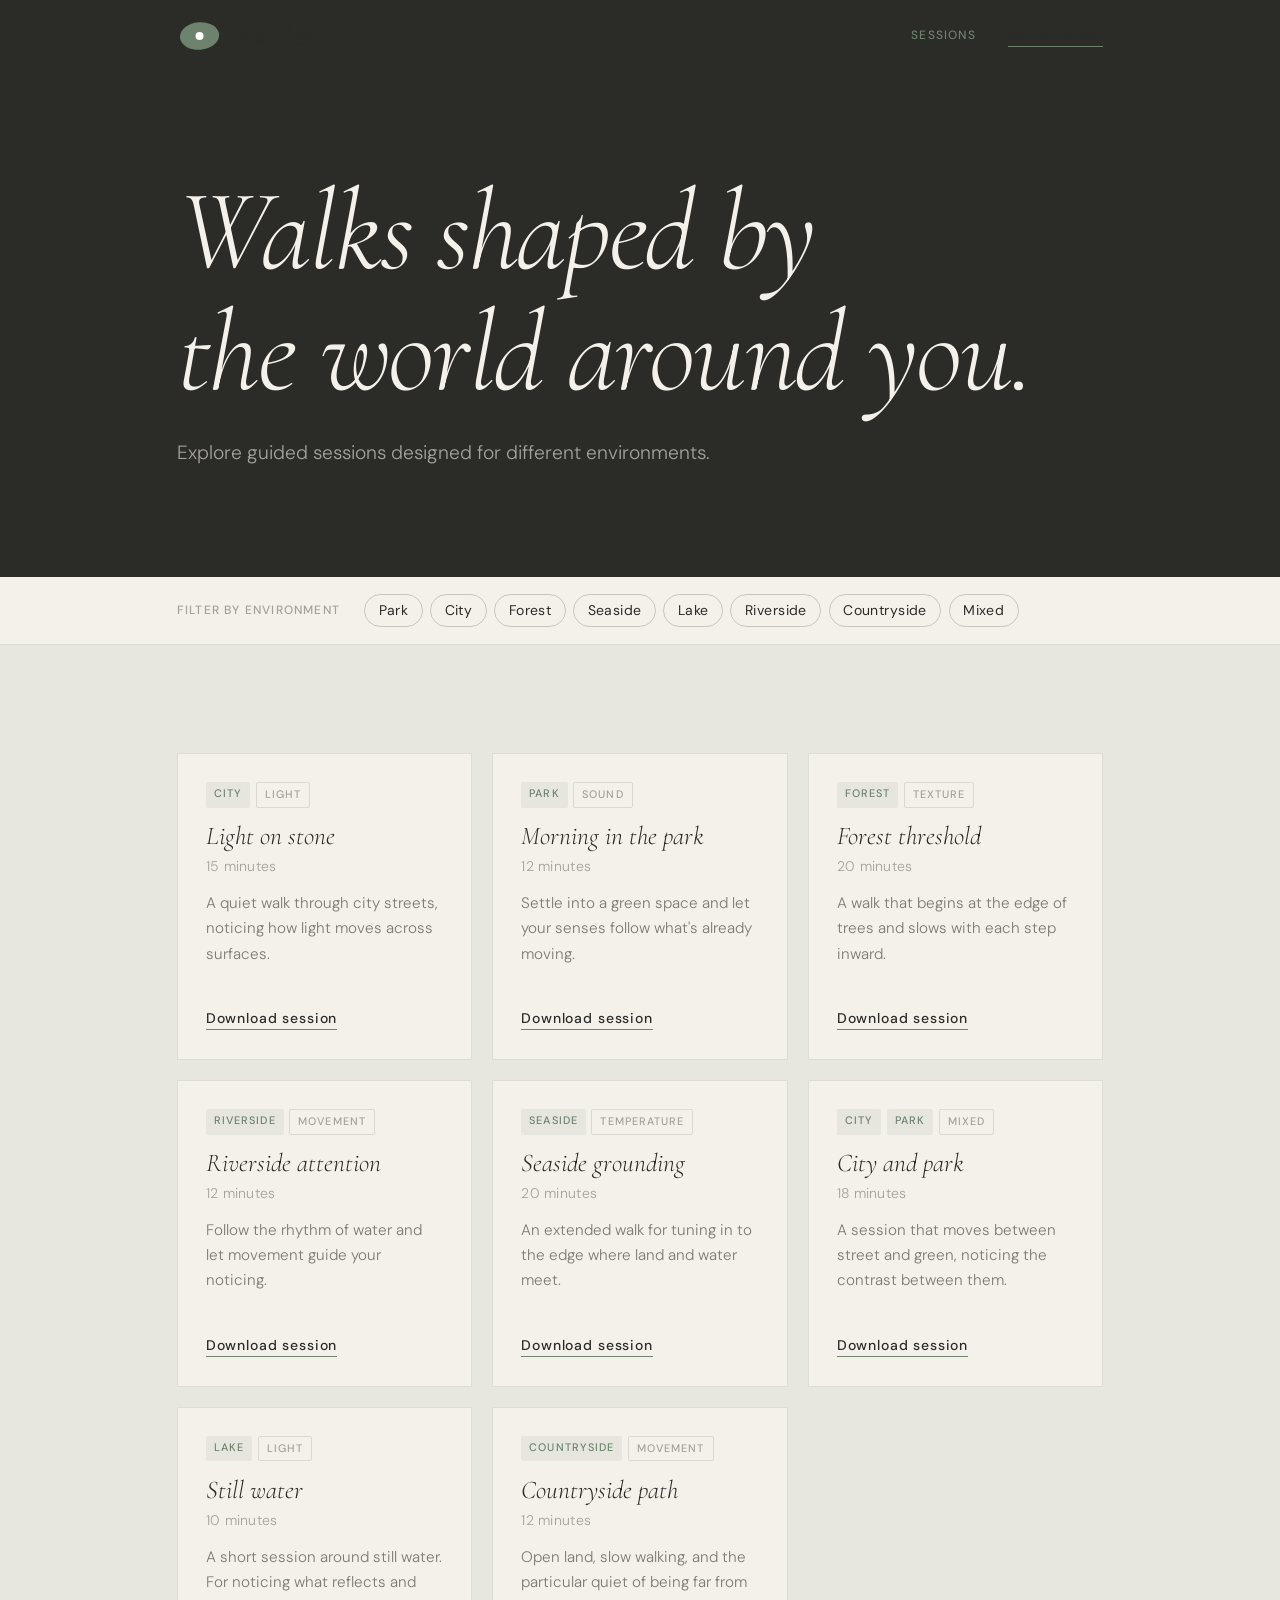
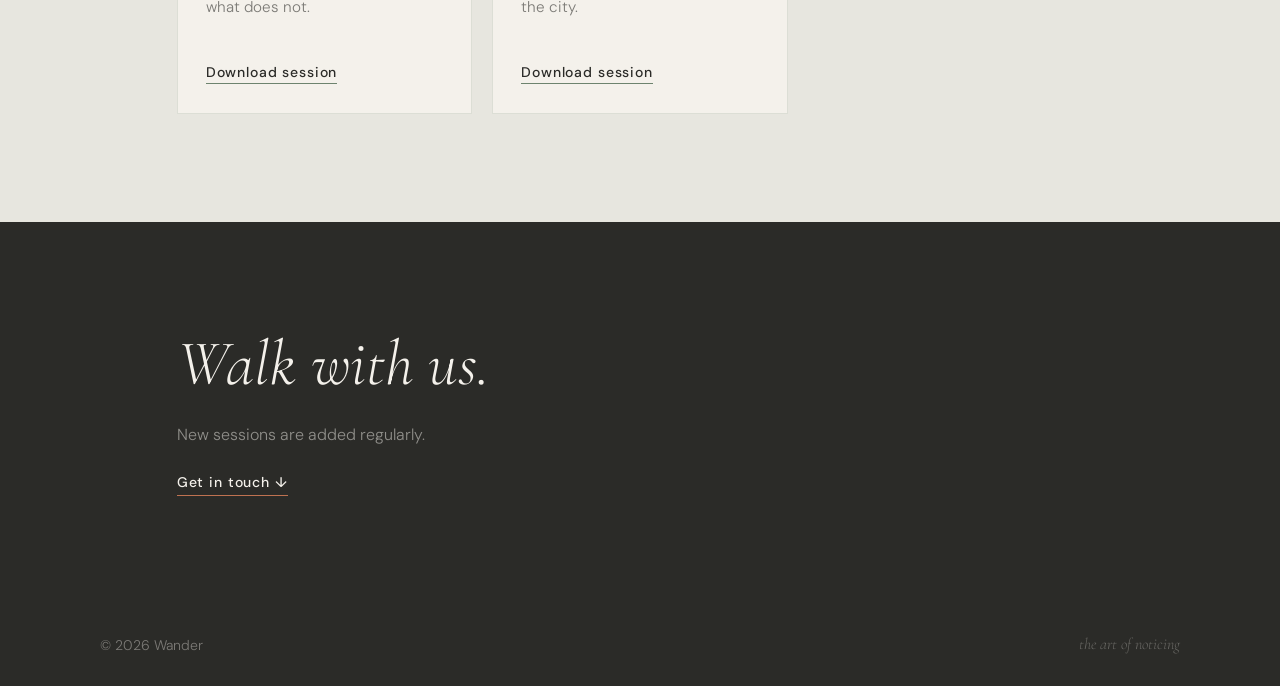
==== sessions.html @ 2ebe3187 "service page init" ====
<!DOCTYPE html>
<html lang="en">
<head>
  <meta charset="UTF-8">
  <meta name="viewport" content="width=device-width, initial-scale=1.0">
  <meta name="description" content="Browse and download guided walking sessions for your Wander device.">
  <title>Sessions — Wander</title>
  <link rel="preconnect" href="https://fonts.googleapis.com">
  <link rel="preconnect" href="https://fonts.gstatic.com" crossorigin>
  <link href="https://fonts.googleapis.com/css2?family=Cormorant:ital,wght@0,300;0,400;1,300;1,400&family=DM+Sans:opsz,wght@9..40,300;9..40,400;9..40,500&display=swap" rel="stylesheet">
  <link rel="stylesheet" href="css/styles.css">
  <link rel="stylesheet" href="css/sessions.css">
</head>
<body>

  <a href="#main" class="skip-link">Skip to content</a>

  <nav class="nav" aria-label="Main navigation">
    <div class="nav__inner">
      <a href="index.html" class="nav__wordmark" aria-label="Wander — return to home">
        <svg class="logo__mark" viewBox="0 0 62 44" fill="none" xmlns="http://www.w3.org/2000/svg" aria-hidden="true">
          <ellipse cx="31" cy="22" rx="27" ry="19" fill="#6D836E" transform="rotate(-5 31 22)"/>
          <circle cx="31" cy="22" r="5.5" fill="white"/>
        </svg>
        <span class="logo__text">Wander</span>
      </a>
      <div class="nav__links">
        <a href="sessions.html" class="nav__link nav__link--active" aria-current="page">Sessions</a>
        <a href="index.html#contact" class="nav__cta">Get in touch</a>
      </div>
    </div>
  </nav>

  <main id="main">

    <!-- ================================================
         HERO
         ================================================ -->
    <section class="s-hero" aria-labelledby="s-hero-heading">
      <div class="section-container s-hero__inner">
        <h1 id="s-hero-heading" class="s-hero__headline fade-in">Walks shaped by<br>the world around you.</h1>
        <p class="s-hero__sub fade-in" style="--delay: 0.2s">Explore guided sessions designed for different environments.</p>
      </div>
    </section>

    <!-- ================================================
         FILTER BAR
         ================================================ -->
    <div class="s-filters" role="group" aria-label="Filter sessions by environment">
      <div class="s-filters__inner">
        <span class="s-filters__label" aria-hidden="true">Filter by environment</span>
        <div class="s-filters__chips">
          <button class="s-chip" data-filter="park"        aria-pressed="false">Park</button>
          <button class="s-chip" data-filter="city"        aria-pressed="false">City</button>
          <button class="s-chip" data-filter="forest"      aria-pressed="false">Forest</button>
          <button class="s-chip" data-filter="seaside"     aria-pressed="false">Seaside</button>
          <button class="s-chip" data-filter="lake"        aria-pressed="false">Lake</button>
          <button class="s-chip" data-filter="riverside"   aria-pressed="false">Riverside</button>
          <button class="s-chip" data-filter="countryside" aria-pressed="false">Countryside</button>
          <button class="s-chip" data-filter="mixed"       aria-pressed="false">Mixed</button>
        </div>
      </div>
    </div>

    <!-- ================================================
         SESSIONS GRID
         ================================================ -->
    <section id="sessions" class="s-grid-section" aria-labelledby="s-grid-label" aria-live="polite">
      <div class="section-container">
        <h2 id="s-grid-label" class="sr-only">Sessions</h2>
        <p class="s-empty" hidden>No sessions match these filters.<br>Try selecting fewer environments.</p>
        <div class="s-grid">

          <article class="s-card" data-envs="city">
            <div class="s-card__body">
              <div class="s-card__tags">
                <span class="s-tag">City</span>
                <span class="s-tag s-tag--theme">Light</span>
              </div>
              <h3 class="s-card__title">Light on stone</h3>
              <p class="s-card__duration">15 minutes</p>
              <p class="s-card__desc">A quiet walk through city streets, noticing how light moves across surfaces.</p>
            </div>
            <div class="s-card__foot">
              <button class="s-download"
                data-title="Light on stone"
                data-env="City"
                data-duration="15 minutes"
                data-desc="A gentle session that guides your attention toward the way light touches buildings, pavement, and passing objects. A walk for noticing small shifts in brightness and shadow."
                data-notices="Reflections on windows|Light on textured surfaces|Movement of shadows">
                Download session
              </button>
            </div>
          </article>

          <article class="s-card" data-envs="park">
            <div class="s-card__body">
              <div class="s-card__tags">
                <span class="s-tag">Park</span>
                <span class="s-tag s-tag--theme">Sound</span>
              </div>
              <h3 class="s-card__title">Morning in the park</h3>
              <p class="s-card__duration">12 minutes</p>
              <p class="s-card__desc">Settle into a green space and let your senses follow what's already moving.</p>
            </div>
            <div class="s-card__foot">
              <button class="s-download"
                data-title="Morning in the park"
                data-env="Park"
                data-duration="12 minutes"
                data-desc="A gentle morning session for arriving in a green space with slow attention. Let sound and light lead your noticing."
                data-notices="Dew on grass|Early birdsong|The weight of shade">
                Download session
              </button>
            </div>
          </article>

          <article class="s-card" data-envs="forest">
            <div class="s-card__body">
              <div class="s-card__tags">
                <span class="s-tag">Forest</span>
                <span class="s-tag s-tag--theme">Texture</span>
              </div>
              <h3 class="s-card__title">Forest threshold</h3>
              <p class="s-card__duration">20 minutes</p>
              <p class="s-card__desc">A walk that begins at the edge of trees and slows with each step inward.</p>
            </div>
            <div class="s-card__foot">
              <button class="s-download"
                data-title="Forest threshold"
                data-env="Forest"
                data-duration="20 minutes"
                data-desc="A session for entering forested spaces with deliberate attention. Bark, root, and filtered light guide the way."
                data-notices="Bark and root underfoot|The shift in temperature|Filtered light through canopy">
                Download session
              </button>
            </div>
          </article>

          <article class="s-card" data-envs="riverside">
            <div class="s-card__body">
              <div class="s-card__tags">
                <span class="s-tag">Riverside</span>
                <span class="s-tag s-tag--theme">Movement</span>
              </div>
              <h3 class="s-card__title">Riverside attention</h3>
              <p class="s-card__duration">12 minutes</p>
              <p class="s-card__desc">Follow the rhythm of water and let movement guide your noticing.</p>
            </div>
            <div class="s-card__foot">
              <button class="s-download"
                data-title="Riverside attention"
                data-env="Riverside"
                data-duration="12 minutes"
                data-desc="A short session for walking alongside moving water. Let the current set the pace of your attention."
                data-notices="Water surface and ripple|Reflections shifting|The sound beneath the flow">
                Download session
              </button>
            </div>
          </article>

          <article class="s-card" data-envs="seaside">
            <div class="s-card__body">
              <div class="s-card__tags">
                <span class="s-tag">Seaside</span>
                <span class="s-tag s-tag--theme">Temperature</span>
              </div>
              <h3 class="s-card__title">Seaside grounding</h3>
              <p class="s-card__duration">20 minutes</p>
              <p class="s-card__desc">An extended walk for tuning in to the edge where land and water meet.</p>
            </div>
            <div class="s-card__foot">
              <button class="s-download"
                data-title="Seaside grounding"
                data-env="Seaside"
                data-duration="20 minutes"
                data-desc="A longer session for coastal environments. Let the scale of the sea slow your attention to what's close."
                data-notices="Sand and stone underfoot|The horizon line|Wind direction and temperature">
                Download session
              </button>
            </div>
          </article>

          <article class="s-card" data-envs="city park mixed">
            <div class="s-card__body">
              <div class="s-card__tags">
                <span class="s-tag">City</span>
                <span class="s-tag">Park</span>
                <span class="s-tag s-tag--theme">Mixed</span>
              </div>
              <h3 class="s-card__title">City and park</h3>
              <p class="s-card__duration">18 minutes</p>
              <p class="s-card__desc">A session that moves between street and green, noticing the contrast between them.</p>
            </div>
            <div class="s-card__foot">
              <button class="s-download"
                data-title="City and park"
                data-env="City · Park · Mixed"
                data-duration="18 minutes"
                data-desc="A session for routes that pass through different kinds of space. Notice how the world changes as you move between them."
                data-notices="The moment the noise softens|Surfaces changing underfoot|Light opening into open space">
                Download session
              </button>
            </div>
          </article>

          <article class="s-card" data-envs="lake">
            <div class="s-card__body">
              <div class="s-card__tags">
                <span class="s-tag">Lake</span>
                <span class="s-tag s-tag--theme">Light</span>
              </div>
              <h3 class="s-card__title">Still water</h3>
              <p class="s-card__duration">10 minutes</p>
              <p class="s-card__desc">A short session around still water. For noticing what reflects and what does not.</p>
            </div>
            <div class="s-card__foot">
              <button class="s-download"
                data-title="Still water"
                data-env="Lake"
                data-duration="10 minutes"
                data-desc="A micro-session for lakeside environments. Practice the particular attention that still water invites."
                data-notices="Still surface and reflection|Distant trees mirrored|The absence of wind">
                Download session
              </button>
            </div>
          </article>

          <article class="s-card" data-envs="countryside">
            <div class="s-card__body">
              <div class="s-card__tags">
                <span class="s-tag">Countryside</span>
                <span class="s-tag s-tag--theme">Movement</span>
              </div>
              <h3 class="s-card__title">Countryside path</h3>
              <p class="s-card__duration">12 minutes</p>
              <p class="s-card__desc">Open land, slow walking, and the particular quiet of being far from the city.</p>
            </div>
            <div class="s-card__foot">
              <button class="s-download"
                data-title="Countryside path"
                data-env="Countryside"
                data-duration="12 minutes"
                data-desc="A standard session for open rural landscapes. No destination required. Let the path and the field hold your attention."
                data-notices="Sky and wide field|Ground texture changing|Distant sounds and movement">
                Download session
              </button>
            </div>
          </article>

        </div>
      </div>
    </section>

    <!-- ================================================
         FOOTER CTA
         ================================================ -->
    <section class="s-fcta" aria-labelledby="s-fcta-heading">
      <div class="section-container s-fcta__inner">
        <h2 id="s-fcta-heading" class="s-fcta__headline fade-in">Walk with us.</h2>
        <p class="s-fcta__sub fade-in" style="--delay: 0.1s">New sessions are added regularly.</p>
        <a href="index.html#contact" class="s-fcta__link fade-in" style="--delay: 0.2s">Get in touch ↓</a>
      </div>
    </section>

  </main>

  <footer class="footer">
    <div class="footer__inner">
      <span>&#169; 2026 Wander</span>
      <span class="footer__tagline">the art of noticing</span>
    </div>
  </footer>

  <!-- ================================================
       SESSION DETAIL MODAL
       ================================================ -->
  <div class="s-modal" id="session-modal" role="dialog" aria-modal="true" aria-labelledby="modal-title" hidden>
    <div class="s-modal__backdrop"></div>
    <div class="s-modal__panel">
      <button class="s-modal__close" aria-label="Close session detail">&#x2715;</button>
      <p class="s-modal__env" id="modal-env"></p>
      <h2 class="s-modal__title" id="modal-title"></h2>
      <p class="s-modal__duration" id="modal-duration"></p>
      <p class="s-modal__desc" id="modal-desc"></p>
      <div class="s-modal__notices">
        <h3 class="s-modal__notices-label">What you'll notice</h3>
        <ul class="s-modal__notices-list" id="modal-notices"></ul>
      </div>
      <button class="s-modal__download" id="modal-download">Download to Wander</button>
      <p class="s-modal__confirm" id="modal-confirm" hidden>
        Your session is downloading.
        <span>Transfer it to your Wander device using the companion tool. Enjoy your walk.</span>
      </p>
    </div>
  </div>

  <script src="js/main.js"></script>
  <script src="js/sessions.js"></script>
</body>
</html>
---- css/styles.css ----
/* ============================================================
   WANDER — Landing Page Styles
   ============================================================ */

/* 1. Reset
   ---------------------------------------------------------- */
*, *::before, *::after {
  box-sizing: border-box;
  margin: 0;
  padding: 0;
}
img, svg { display: block; max-width: 100%; }
a { cursor: pointer; }
ol, ul { list-style: none; }

/* 2. Brand Tokens
   ---------------------------------------------------------- */
:root {
  --parch:  #F4F1EB;
  --terra:  #BF7251;
  --slate:  #2B2B28;
  --sage:   #6D836E;
  --sky:    #EACCC1;

  --text-dark:   var(--slate);
  --text-light:  var(--parch);
  --text-accent: var(--sage);

  --font-display: 'Cormorant', Georgia, serif;
  --font-body:    'DM Sans', system-ui, sans-serif;

  --h1:    clamp(3.5rem, 9vw, 8rem);
  --h2:    clamp(2rem, 4vw, 3.25rem);
  --h3:    clamp(1.1rem, 2vw, 1.35rem);
  --body:  1.125rem;
  --small: 0.875rem;
  --label: 0.75rem;

  --pad-v: clamp(5rem, 12vh, 9rem);
  --pad-h: clamp(1.5rem, 6vw, 5rem);
  --max-w: 1080px;

  --ease: cubic-bezier(0.25, 0.1, 0.25, 1);
}

/* 3. Base
   ---------------------------------------------------------- */
html {
  scroll-behavior: smooth;
}

body {
  font-family: var(--font-body);
  font-size: var(--body);
  color: var(--text-dark);
  background: var(--parch);
  line-height: 1.6;
  -webkit-font-smoothing: antialiased;
  -moz-osx-font-smoothing: grayscale;
}

h1, h2, h3 {
  line-height: 1.1;
  font-weight: 300;
}

p { max-width: 65ch; }

/* 4. Utilities
   ---------------------------------------------------------- */
.section-container {
  max-width: var(--max-w);
  margin: 0 auto;
  padding: var(--pad-v) var(--pad-h);
}

.section-rule {
  border: none;
  border-top: 1px solid rgba(109, 131, 110, 0.25);
}

/* Fade-in on scroll */
.fade-in {
  opacity: 0;
  transform: translateY(18px);
  transition:
    opacity  0.75s var(--ease) var(--delay, 0s),
    transform 0.75s var(--ease) var(--delay, 0s);
}

.fade-in.visible {
  opacity: 1;
  transform: none;
}

.fade-in--delay-1 { --delay: 0.1s; }
.fade-in--delay-2 { --delay: 0.2s; }
.fade-in--delay-3 { --delay: 0.3s; }
.fade-in--delay-4 { --delay: 0.4s; }

@media (prefers-reduced-motion: reduce) {
  .fade-in {
    opacity: 1;
    transform: none;
    transition: none;
  }
}

/* Grain texture — reused as ::after pseudo-element */
.grain-overlay {
  position: relative;
}

.grain-overlay::after {
  content: '';
  position: absolute;
  inset: 0;
  background-image: url("data:image/svg+xml,%3Csvg xmlns='http://www.w3.org/2000/svg' width='300' height='300'%3E%3Cfilter id='n' x='0' y='0'%3E%3CfeTurbulence type='fractalNoise' baseFrequency='0.65' numOctaves='3' stitchTiles='stitch'/%3E%3C/filter%3E%3Crect width='300' height='300' filter='url(%23n)' opacity='1'/%3E%3C/svg%3E");
  background-size: 300px 300px;
  opacity: 0.05;
  pointer-events: none;
  mix-blend-mode: multiply;
}

/* 5. Skip Link
   ---------------------------------------------------------- */
.skip-link {
  position: absolute;
  top: -100%;
  left: 1rem;
  z-index: 999;
  padding: 0.5rem 1rem;
  background: var(--slate);
  color: var(--parch);
  font-family: var(--font-body);
  font-size: var(--small);
  font-weight: 500;
  text-decoration: none;
  border-radius: 2px;
  transition: top 0.1s;
}

.skip-link:focus {
  top: 1rem;
}

/* 6. Navigation
   ---------------------------------------------------------- */
.nav {
  position: fixed;
  top: 0;
  left: 0;
  right: 0;
  z-index: 100;
  transition:
    background 0.35s var(--ease),
    border-color 0.35s var(--ease);
  border-bottom: 1px solid transparent;
}

.nav--scrolled {
  background: var(--parch);
  border-bottom-color: rgba(109, 131, 110, 0.2);
}

.nav__inner {
  max-width: var(--max-w);
  margin: 0 auto;
  padding: 1.25rem var(--pad-h);
  display: flex;
  justify-content: space-between;
  align-items: center;
}

.nav__wordmark {
  display: inline-flex;
  align-items: center;
  gap: 0.55rem;
  text-decoration: none;
}

.logo__mark {
  height: 32px;
  width: auto;
  flex-shrink: 0;
}

.logo__text {
  font-family: var(--font-display);
  font-weight: 400;
  font-style: normal;
  font-size: 1.7rem;
  color: var(--slate);
  letter-spacing: 0.01em;
  line-height: 1;
}

.nav__links {
  display: flex;
  align-items: center;
  gap: 2rem;
}

.nav__link {
  font-family: var(--font-body);
  font-size: var(--label);
  font-weight: 500;
  color: var(--slate);
  text-decoration: none;
  letter-spacing: 0.1em;
  text-transform: uppercase;
  transition: color 0.2s;
}

.nav__link:hover,
.nav__link:focus-visible {
  color: var(--sage);
  outline: none;
}

.nav__link--active {
  color: var(--sage);
}

.nav__cta {
  font-family: var(--font-body);
  font-size: var(--label);
  font-weight: 500;
  color: var(--slate);
  text-decoration: none;
  letter-spacing: 0.1em;
  text-transform: uppercase;
  border-bottom: 1px solid var(--sage);
  padding-bottom: 2px;
  transition: color 0.2s;
}

.nav__cta:hover,
.nav__cta:focus-visible {
  color: var(--sage);
  outline: none;
}

/* 7. Hero
   ---------------------------------------------------------- */
.hero {
  min-height: 100svh;
  background: var(--parch);
  display: flex;
  align-items: center;
  position: relative;
  overflow: hidden;
}

/* Grain texture overlay */
.hero::after {
  content: '';
  position: absolute;
  inset: 0;
  background-image: url("data:image/svg+xml,%3Csvg xmlns='http://www.w3.org/2000/svg' width='300' height='300'%3E%3Cfilter id='n' x='0' y='0'%3E%3CfeTurbulence type='fractalNoise' baseFrequency='0.65' numOctaves='3' stitchTiles='stitch'/%3E%3C/filter%3E%3Crect width='300' height='300' filter='url(%23n)' opacity='1'/%3E%3C/svg%3E");
  background-size: 300px 300px;
  opacity: 0.05;
  pointer-events: none;
  mix-blend-mode: multiply;
}

.hero__blob {
  position: absolute;
  right: -10%;
  bottom: -8%;
  width: min(56vw, 520px);
  opacity: 0.09;
  pointer-events: none;
}

.hero__content {
  position: relative;
  z-index: 1;
  width: 100%;
  max-width: var(--max-w);
  margin: 0 auto;
  padding: calc(var(--pad-v) + 4rem) var(--pad-h) var(--pad-v);
  display: flex;
  flex-direction: column;
  gap: 1.75rem;
  align-items: flex-start;
}

.hero__headline {
  font-family: var(--font-display);
  font-style: italic;
  font-weight: 300;
  font-size: var(--h1);
  color: var(--slate);
  letter-spacing: -0.02em;
  line-height: 1.05;
}

.hero__sub {
  font-family: var(--font-body);
  font-weight: 300;
  font-size: clamp(1rem, 2vw, 1.25rem);
  color: rgba(43, 43, 40, 0.6);
  max-width: 40ch;
}

.hero__cta {
  display: inline-block;
  font-family: var(--font-body);
  font-weight: 500;
  font-size: var(--small);
  letter-spacing: 0.06em;
  color: var(--slate);
  text-decoration: none;
  border-bottom: 1px solid var(--sage);
  padding-bottom: 2px;
  margin-top: 0.25rem;
  transition: color 0.2s;
}

.hero__cta:hover,
.hero__cta:focus-visible {
  color: var(--sage);
  outline: none;
}

/* 8. Problem
   ---------------------------------------------------------- */
.problem {
  background: var(--slate);
}

.problem .section-container {
  display: flex;
  flex-direction: column;
  gap: 3.5rem;
}

.problem__heading {
  font-family: var(--font-display);
  font-weight: 300;
  font-size: var(--h2);
  color: var(--parch);
  max-width: 20ch;
}

.problem__grid {
  display: grid;
  grid-template-columns: 1fr;
  gap: 2.5rem;
}

.problem__label {
  display: block;
  font-family: var(--font-body);
  font-size: var(--label);
  font-weight: 500;
  letter-spacing: 0.12em;
  text-transform: uppercase;
  color: var(--sage);
  margin-bottom: 0.75rem;
}

.problem__card p {
  font-size: 1rem;
  font-weight: 300;
  color: rgba(244, 241, 235, 0.7);
  line-height: 1.7;
  max-width: 36ch;
}

@media (min-width: 640px) {
  .problem__grid {
    grid-template-columns: repeat(3, 1fr);
    gap: 3rem;
  }
  .problem__card p { max-width: 100%; }
}

/* 9. Solution
   ---------------------------------------------------------- */
.solution {
  background: var(--parch);
}

.solution__inner {
  display: grid;
  grid-template-columns: 1fr;
  gap: 3rem;
  align-items: center;
}

.solution__text h2 {
  font-family: var(--font-display);
  font-style: italic;
  font-weight: 300;
  font-size: var(--h2);
  color: var(--slate);
  margin-bottom: 1.75rem;
  max-width: 20ch;
  line-height: 1.15;
}

.solution__text p {
  font-weight: 300;
  line-height: 1.75;
  color: var(--slate);
  margin-bottom: 1.25rem;
  max-width: 52ch;
}

.solution__text p:last-child {
  margin-bottom: 0;
  color: rgba(43, 43, 40, 0.65);
}

.solution__visual {
  display: flex;
  justify-content: center;
  align-items: center;
}

.pebble {
  width: min(160px, 42vw);
  height: auto;
  filter: drop-shadow(0 12px 40px rgba(43, 43, 40, 0.12));
  transition: transform 0.6s var(--ease);
}

.pebble:hover {
  transform: rotate(-4deg) scale(1.03);
}

@media (min-width: 768px) {
  .solution__inner {
    grid-template-columns: 1fr 1fr;
    gap: 6rem;
  }
  .pebble { width: 200px; }
}

/* 10. Video
   ---------------------------------------------------------- */
.video {
  background: var(--sage);
}

.video__inner {
  display: flex;
  flex-direction: column;
  align-items: center;
  gap: 2.5rem;
}

.video__title {
  font-family: var(--font-display);
  font-style: italic;
  font-weight: 300;
  font-size: var(--h2);
  color: var(--parch);
  align-self: flex-start;
}

.video__wrapper {
  width: 100%;
}

.video__wrapper iframe {
  display: block;
  width: 100%;
  aspect-ratio: 16 / 9;
  border: none;
  border-radius: 4px;
}

/* 11. How It Works
   ---------------------------------------------------------- */
.how-it-works {
  background: var(--sky);
}

.how-it-works .section-container {
  display: flex;
  flex-direction: column;
  gap: 3.5rem;
}

.how-it-works h2 {
  font-family: var(--font-display);
  font-weight: 300;
  font-size: var(--h2);
  color: var(--slate);
}

.hiw__steps {
  display: grid;
  grid-template-columns: 1fr;
  gap: 3rem;
}

.hiw__numeral {
  display: block;
  font-family: var(--font-display);
  font-weight: 300;
  font-size: 5rem;
  line-height: 1;
  color: rgba(43, 43, 40, 0.15);
  margin-bottom: 0.75rem;
}

.hiw__label {
  font-family: var(--font-body);
  font-weight: 500;
  font-size: var(--h3);
  color: var(--slate);
  margin-bottom: 0.6rem;
}

.hiw__desc {
  font-weight: 300;
  font-size: 1rem;
  color: rgba(43, 43, 40, 0.65);
  line-height: 1.7;
  max-width: 28ch;
}

@media (min-width: 640px) {
  .hiw__steps {
    grid-template-columns: repeat(3, 1fr);
    gap: 2.5rem;
  }
  .hiw__desc { max-width: 100%; }
}

/* 11. Insights
   ---------------------------------------------------------- */
.insights {
  background: #ECEEE6; /* fallback */
  background: color-mix(in srgb, var(--parch) 88%, var(--sage));
}

.insights .section-container {
  display: flex;
  flex-direction: column;
  gap: 3.5rem;
}

.insights h2 {
  font-family: var(--font-display);
  font-style: italic;
  font-weight: 300;
  font-size: var(--h2);
  color: var(--slate);
}

.insights__grid {
  display: grid;
  grid-template-columns: 1fr;
  gap: 1.5rem;
}

.insights__card {
  background: var(--parch);
  border-left: 3px solid var(--sage);
  padding: 2rem 2rem 1.75rem;
  box-shadow: 0 2px 20px rgba(43, 43, 40, 0.05);
}

.insights__card p {
  font-family: var(--font-display);
  font-style: italic;
  font-size: 1.2rem;
  font-weight: 300;
  color: var(--slate);
  line-height: 1.55;
  margin-bottom: 1.25rem;
  max-width: 100%;
}

.insights__card cite {
  font-style: normal;
  font-size: var(--small);
  font-weight: 300;
  color: var(--sage);
  letter-spacing: 0.02em;
}

.insights__data {
  display: flex;
  flex-direction: column;
  gap: 0.75rem;
  padding-top: 0.5rem;
  border-top: 1px solid rgba(109, 131, 110, 0.2);
}

.insights__data p {
  font-size: 0.95rem;
  font-weight: 300;
  color: rgba(43, 43, 40, 0.7);
  max-width: 60ch;
}

.insights__data strong {
  font-weight: 500;
  color: var(--terra);
}

@media (min-width: 640px) {
  .insights__grid {
    grid-template-columns: repeat(3, 1fr);
  }
  .insights__data {
    flex-direction: row;
    gap: 4rem;
  }
  .insights__data p { max-width: 40ch; }
}

/* 12. Market Positioning
   ---------------------------------------------------------- */
.positioning {
  background: var(--slate);
}

.positioning .section-container {
  display: flex;
  flex-direction: column;
  gap: 3.5rem;
}

.positioning h2 {
  font-family: var(--font-display);
  font-weight: 300;
  font-size: var(--h2);
  color: var(--parch);
}

.positioning__spectrum {
  display: flex;
  flex-direction: column;
  gap: 0.5rem;
  margin: 0.5rem 0;
}

.spectrum__labels {
  display: grid;
  grid-template-columns: 1fr auto 1fr;
  align-items: flex-end;
  gap: 1rem;
}

.spectrum__label {
  display: flex;
  flex-direction: column;
  gap: 0.2rem;
}

.spectrum__label--right {
  text-align: right;
  align-items: flex-end;
}

.spectrum__category {
  font-size: var(--small);
  font-weight: 300;
  color: rgba(244, 241, 235, 0.45);
}

.spectrum__examples {
  font-size: 0.7rem;
  color: rgba(244, 241, 235, 0.25);
  letter-spacing: 0.04em;
}

.spectrum__center {
  text-align: center;
  padding: 0 0.75rem;
}

.spectrum__wander {
  display: block;
  font-family: var(--font-display);
  font-style: italic;
  font-weight: 300;
  font-size: 2rem;
  color: var(--terra);
  padding-bottom: 0.5rem;
  line-height: 1;
}

.spectrum__track {
  display: flex;
  align-items: center;
}

.spectrum__line {
  flex: 1;
  height: 1px;
  background: rgba(109, 131, 110, 0.35);
}

.spectrum__dot {
  width: 10px;
  height: 10px;
  flex-shrink: 0;
  border-radius: 50%;
  background: var(--terra);
}

.positioning__body {
  font-weight: 300;
  font-size: 1rem;
  color: rgba(244, 241, 235, 0.6);
  max-width: 55ch;
  line-height: 1.75;
}

/* 13. Brand Principles
   ---------------------------------------------------------- */
.principles {
  background: var(--parch);
}

.principles .section-container {
  display: flex;
  flex-direction: column;
  gap: 3.5rem;
}

.principles h2 {
  font-family: var(--font-display);
  font-weight: 300;
  font-size: var(--h2);
  color: var(--slate);
}

.principles__grid {
  display: grid;
  grid-template-columns: 1fr;
  gap: 2.25rem;
}

.principles__name {
  font-family: var(--font-display);
  font-style: italic;
  font-weight: 300;
  font-size: 1.6rem;
  color: var(--sage);
  margin-bottom: 0.5rem;
  line-height: 1.2;
}

.principles__item p {
  font-weight: 300;
  font-size: 0.95rem;
  color: rgba(43, 43, 40, 0.65);
  line-height: 1.65;
  max-width: 38ch;
}

@media (min-width: 640px) {
  .principles__grid {
    grid-template-columns: 1fr 1fr;
    gap: 2.5rem 4rem;
  }

  .principles__item--wide {
    grid-column: 1 / -1;
    display: flex;
    flex-direction: column;
    align-items: center;
    text-align: center;
  }

  .principles__item--wide p {
    max-width: 36ch;
  }
}

/* 14. About
   ---------------------------------------------------------- */
.about {
  background: var(--parch);
  border-top: 1px solid rgba(109, 131, 110, 0.2);
}

.about__inner {
  display: grid;
  grid-template-columns: 1fr;
  gap: 1.5rem;
  padding-top: clamp(3rem, 6vh, 5rem);
  padding-bottom: clamp(3rem, 6vh, 5rem);
}

.about__label {
  display: block;
  font-family: var(--font-body);
  font-size: var(--label);
  font-weight: 500;
  letter-spacing: 0.12em;
  text-transform: uppercase;
  color: var(--sage);
}

.about__body {
  display: flex;
  flex-direction: column;
  gap: 0.75rem;
}

.about__body p {
  font-size: 0.95rem;
  font-weight: 300;
  color: rgba(43, 43, 40, 0.65);
  line-height: 1.75;
  max-width: 60ch;
}

.about__body strong {
  font-weight: 500;
  color: var(--slate);
}

@media (min-width: 640px) {
  .about__inner {
    grid-template-columns: 160px 1fr;
    gap: 3rem;
    align-items: start;
  }
}

/* 15. CTA / Contact
   ---------------------------------------------------------- */
.contact {
  background: #F2EBE4; /* fallback */
  background: color-mix(in srgb, var(--parch) 80%, var(--sky));
  position: relative;
}

.contact::after {
  content: '';
  position: absolute;
  inset: 0;
  background-image: url("data:image/svg+xml,%3Csvg xmlns='http://www.w3.org/2000/svg' width='300' height='300'%3E%3Cfilter id='n' x='0' y='0'%3E%3CfeTurbulence type='fractalNoise' baseFrequency='0.65' numOctaves='3' stitchTiles='stitch'/%3E%3C/filter%3E%3Crect width='300' height='300' filter='url(%23n)' opacity='1'/%3E%3C/svg%3E");
  background-size: 300px 300px;
  opacity: 0.04;
  pointer-events: none;
  mix-blend-mode: multiply;
}

.contact__inner {
  position: relative;
  z-index: 1;
  display: flex;
  flex-direction: column;
  gap: 1.5rem;
}

.contact__heading {
  font-family: var(--font-display);
  font-style: italic;
  font-weight: 300;
  font-size: clamp(3rem, 7vw, 6rem);
  color: var(--slate);
  line-height: 1.05;
  max-width: 14ch;
}

.contact__sub {
  font-weight: 300;
  font-size: 1rem;
  color: rgba(43, 43, 40, 0.6);
  max-width: 45ch;
}

.contact__email {
  display: inline-block;
  font-family: var(--font-body);
  font-weight: 500;
  font-size: clamp(1rem, 2.5vw, 1.4rem);
  color: var(--slate);
  text-decoration: none;
  border-bottom: 1px solid var(--terra);
  padding-bottom: 3px;
  transition: color 0.2s, border-color 0.2s;
}

.contact__email:hover,
.contact__email:focus-visible {
  color: var(--terra);
  outline: none;
}

.contact__note {
  font-size: var(--small);
  font-weight: 300;
  color: rgba(43, 43, 40, 0.4);
}

/* 15. Footer
   ---------------------------------------------------------- */
.footer {
  background: var(--slate);
  padding: 1.75rem var(--pad-h);
}

.footer__inner {
  max-width: var(--max-w);
  margin: 0 auto;
  display: flex;
  justify-content: space-between;
  align-items: center;
  font-size: var(--small);
  font-weight: 300;
  color: rgba(244, 241, 235, 0.4);
  gap: 1rem;
}

.footer__tagline {
  font-family: var(--font-display);
  font-style: italic;
  font-size: 1rem;
  color: rgba(244, 241, 235, 0.3);
}

/* Focus styles (accessibility)
   ---------------------------------------------------------- */
:focus-visible {
  outline: 2px solid var(--sage);
  outline-offset: 3px;
}
---- css/sessions.css ----
/* ============================================================
   WANDER — Sessions Page Styles
   ============================================================ */

.sr-only {
  position: absolute;
  width: 1px;
  height: 1px;
  padding: 0;
  margin: -1px;
  overflow: hidden;
  clip: rect(0, 0, 0, 0);
  white-space: nowrap;
  border: 0;
}

/* ── Hero ────────────────────────────────────────────────── */
.s-hero {
  background: var(--slate);
}

.s-hero__inner {
  display: flex;
  flex-direction: column;
  gap: 1.5rem;
  padding-top: calc(var(--pad-v) + 4rem);
}

.s-hero__headline {
  font-family: var(--font-display);
  font-style: italic;
  font-weight: 300;
  font-size: var(--h1);
  color: var(--parch);
  letter-spacing: -0.02em;
  line-height: 1.05;
  max-width: 18ch;
}

.s-hero__sub {
  font-weight: 300;
  font-size: clamp(1rem, 2vw, 1.2rem);
  color: rgba(244, 241, 235, 0.6);
  max-width: 42ch;
}

/* ── Filter bar ──────────────────────────────────────────── */
.s-filters {
  background: var(--parch);
  border-bottom: 1px solid rgba(109, 131, 110, 0.2);
  position: sticky;
  top: 68px;
  z-index: 50;
}

.s-filters__inner {
  max-width: var(--max-w);
  margin: 0 auto;
  padding: 1.1rem var(--pad-h);
  display: flex;
  align-items: center;
  gap: 1.5rem;
  flex-wrap: wrap;
}

.s-filters__label {
  font-size: var(--label);
  font-weight: 500;
  letter-spacing: 0.1em;
  text-transform: uppercase;
  color: rgba(43, 43, 40, 0.4);
  flex-shrink: 0;
}

.s-filters__chips {
  display: flex;
  gap: 0.45rem;
  flex-wrap: wrap;
}

.s-chip {
  font-family: var(--font-body);
  font-size: var(--small);
  font-weight: 400;
  letter-spacing: 0.03em;
  color: var(--slate);
  background: transparent;
  border: 1px solid rgba(43, 43, 40, 0.22);
  border-radius: 100px;
  padding: 0.3rem 0.85rem;
  cursor: pointer;
  transition: background 0.18s, color 0.18s, border-color 0.18s;
  line-height: 1.5;
}

.s-chip:hover {
  border-color: var(--sage);
  color: var(--sage);
}

.s-chip[aria-pressed="true"] {
  background: var(--sage);
  border-color: var(--sage);
  color: var(--parch);
}

.s-chip:focus-visible {
  outline: 2px solid var(--sage);
  outline-offset: 2px;
}

/* ── Sessions grid ───────────────────────────────────────── */
.s-grid-section {
  background: color-mix(in srgb, var(--parch) 90%, var(--sage));
}

.s-grid-section .section-container {
  padding-top: var(--pad-v);
  padding-bottom: var(--pad-v);
}

.s-empty {
  font-weight: 300;
  font-size: 1rem;
  color: rgba(43, 43, 40, 0.5);
  line-height: 1.65;
  padding: 5rem 0;
  text-align: center;
}

.s-grid {
  display: grid;
  grid-template-columns: 1fr;
  gap: 1.25rem;
}

@media (min-width: 600px) {
  .s-grid { grid-template-columns: repeat(2, 1fr); }
}

@media (min-width: 900px) {
  .s-grid { grid-template-columns: repeat(3, 1fr); }
}

/* ── Session card ────────────────────────────────────────── */
.s-card {
  background: var(--parch);
  border: 1px solid rgba(109, 131, 110, 0.18);
  display: flex;
  flex-direction: column;
  transition: box-shadow 0.25s var(--ease), border-color 0.25s var(--ease);
}

.s-card:hover {
  box-shadow: 0 4px 28px rgba(43, 43, 40, 0.09);
  border-color: rgba(109, 131, 110, 0.35);
}

.s-card[hidden] { display: none; }

.s-card__body {
  padding: 1.75rem 1.75rem 1rem;
  flex: 1;
  display: flex;
  flex-direction: column;
}

.s-card__tags {
  display: flex;
  gap: 0.35rem;
  flex-wrap: wrap;
  margin-bottom: 0.85rem;
}

.s-tag {
  font-size: 0.68rem;
  font-weight: 500;
  letter-spacing: 0.1em;
  text-transform: uppercase;
  color: var(--sage);
  background: rgba(109, 131, 110, 0.1);
  padding: 0.18rem 0.5rem;
  border-radius: 2px;
}

.s-tag--theme {
  color: rgba(43, 43, 40, 0.4);
  background: transparent;
  border: 1px solid rgba(43, 43, 40, 0.12);
}

.s-card__title {
  font-family: var(--font-display);
  font-style: italic;
  font-weight: 300;
  font-size: 1.6rem;
  color: var(--slate);
  line-height: 1.15;
  margin-bottom: 0.3rem;
}

.s-card__duration {
  font-size: var(--small);
  font-weight: 300;
  color: rgba(43, 43, 40, 0.4);
  letter-spacing: 0.02em;
  margin-bottom: 0.85rem;
}

.s-card__desc {
  font-weight: 300;
  font-size: 0.95rem;
  color: rgba(43, 43, 40, 0.6);
  line-height: 1.65;
  max-width: 100%;
  margin-top: auto;
}

.s-card__foot {
  padding: 1.25rem 1.75rem 1.75rem;
}

.s-download {
  font-family: var(--font-body);
  font-size: var(--small);
  font-weight: 500;
  letter-spacing: 0.06em;
  color: var(--slate);
  background: transparent;
  border: none;
  border-bottom: 1px solid var(--sage);
  padding: 0 0 2px 0;
  cursor: pointer;
  transition: color 0.2s;
  text-align: left;
}

.s-download:hover,
.s-download:focus-visible {
  color: var(--sage);
  outline: none;
}

/* ── Footer CTA ──────────────────────────────────────────── */
.s-fcta {
  background: var(--slate);
}

.s-fcta__inner {
  display: flex;
  flex-direction: column;
  gap: 1.5rem;
}

.s-fcta__headline {
  font-family: var(--font-display);
  font-style: italic;
  font-weight: 300;
  font-size: clamp(2.5rem, 5vw, 4.5rem);
  color: var(--parch);
  line-height: 1.05;
}

.s-fcta__sub {
  font-weight: 300;
  font-size: 1rem;
  color: rgba(244, 241, 235, 0.5);
  max-width: 40ch;
}

.s-fcta__link {
  display: inline-block;
  font-family: var(--font-body);
  font-size: var(--small);
  font-weight: 500;
  letter-spacing: 0.06em;
  color: var(--parch);
  text-decoration: none;
  border-bottom: 1px solid var(--terra);
  padding-bottom: 2px;
  transition: color 0.2s;
  width: fit-content;
}

.s-fcta__link:hover,
.s-fcta__link:focus-visible {
  color: var(--terra);
  outline: none;
}

/* ── Session detail modal ────────────────────────────────── */
.s-modal {
  position: fixed;
  inset: 0;
  z-index: 200;
  display: flex;
  align-items: center;
  justify-content: center;
  padding: var(--pad-h);
}

.s-modal[hidden] { display: none; }

.s-modal__backdrop {
  position: absolute;
  inset: 0;
  background: rgba(43, 43, 40, 0.6);
  cursor: pointer;
}

.s-modal__panel {
  position: relative;
  z-index: 1;
  background: var(--parch);
  max-width: 540px;
  width: 100%;
  max-height: 90vh;
  overflow-y: auto;
  padding: 2.75rem 2.5rem 2.5rem;
}

.s-modal__close {
  position: absolute;
  top: 1.25rem;
  right: 1.25rem;
  background: none;
  border: none;
  font-size: 1rem;
  color: rgba(43, 43, 40, 0.35);
  cursor: pointer;
  padding: 0.25rem;
  line-height: 1;
  transition: color 0.2s;
}

.s-modal__close:hover { color: var(--slate); }

.s-modal__env {
  font-size: var(--label);
  font-weight: 500;
  letter-spacing: 0.12em;
  text-transform: uppercase;
  color: var(--sage);
  margin-bottom: 0.5rem;
  max-width: 100%;
}

.s-modal__title {
  font-family: var(--font-display);
  font-style: italic;
  font-weight: 300;
  font-size: clamp(2rem, 5vw, 2.75rem);
  color: var(--slate);
  line-height: 1.1;
  margin-bottom: 0.4rem;
}

.s-modal__duration {
  font-size: var(--small);
  font-weight: 300;
  color: rgba(43, 43, 40, 0.4);
  margin-bottom: 1.75rem;
}

.s-modal__desc {
  font-weight: 300;
  font-size: 1rem;
  color: rgba(43, 43, 40, 0.68);
  line-height: 1.75;
  margin-bottom: 2rem;
  max-width: 100%;
}

.s-modal__notices { margin-bottom: 2rem; }

.s-modal__notices-label {
  font-size: var(--small);
  font-weight: 500;
  letter-spacing: 0.08em;
  text-transform: uppercase;
  color: rgba(43, 43, 40, 0.4);
  margin-bottom: 0.85rem;
}

.s-modal__notices-list {
  display: flex;
  flex-direction: column;
  gap: 0.5rem;
}

.s-modal__notices-list li {
  font-weight: 300;
  font-size: 0.95rem;
  color: var(--slate);
  padding-left: 1.25rem;
  position: relative;
  line-height: 1.5;
}

.s-modal__notices-list li::before {
  content: '—';
  position: absolute;
  left: 0;
  color: var(--sage);
}

.s-modal__download {
  font-family: var(--font-body);
  font-size: var(--small);
  font-weight: 500;
  letter-spacing: 0.08em;
  text-transform: uppercase;
  color: var(--parch);
  background: var(--sage);
  border: none;
  padding: 0.9rem 1.75rem;
  cursor: pointer;
  border-radius: 2px;
  width: 100%;
  transition: background 0.2s;
}

.s-modal__download:hover { background: var(--slate); }

.s-modal__download:focus-visible {
  outline: 2px solid var(--sage);
  outline-offset: 2px;
}

.s-modal__confirm {
  margin-top: 1.25rem;
  font-weight: 300;
  font-size: 0.95rem;
  color: var(--sage);
  line-height: 1.65;
  max-width: 100%;
}

.s-modal__confirm span {
  display: block;
  margin-top: 0.2rem;
  font-size: var(--small);
  color: rgba(43, 43, 40, 0.45);
}

.s-modal__confirm[hidden] { display: none; }
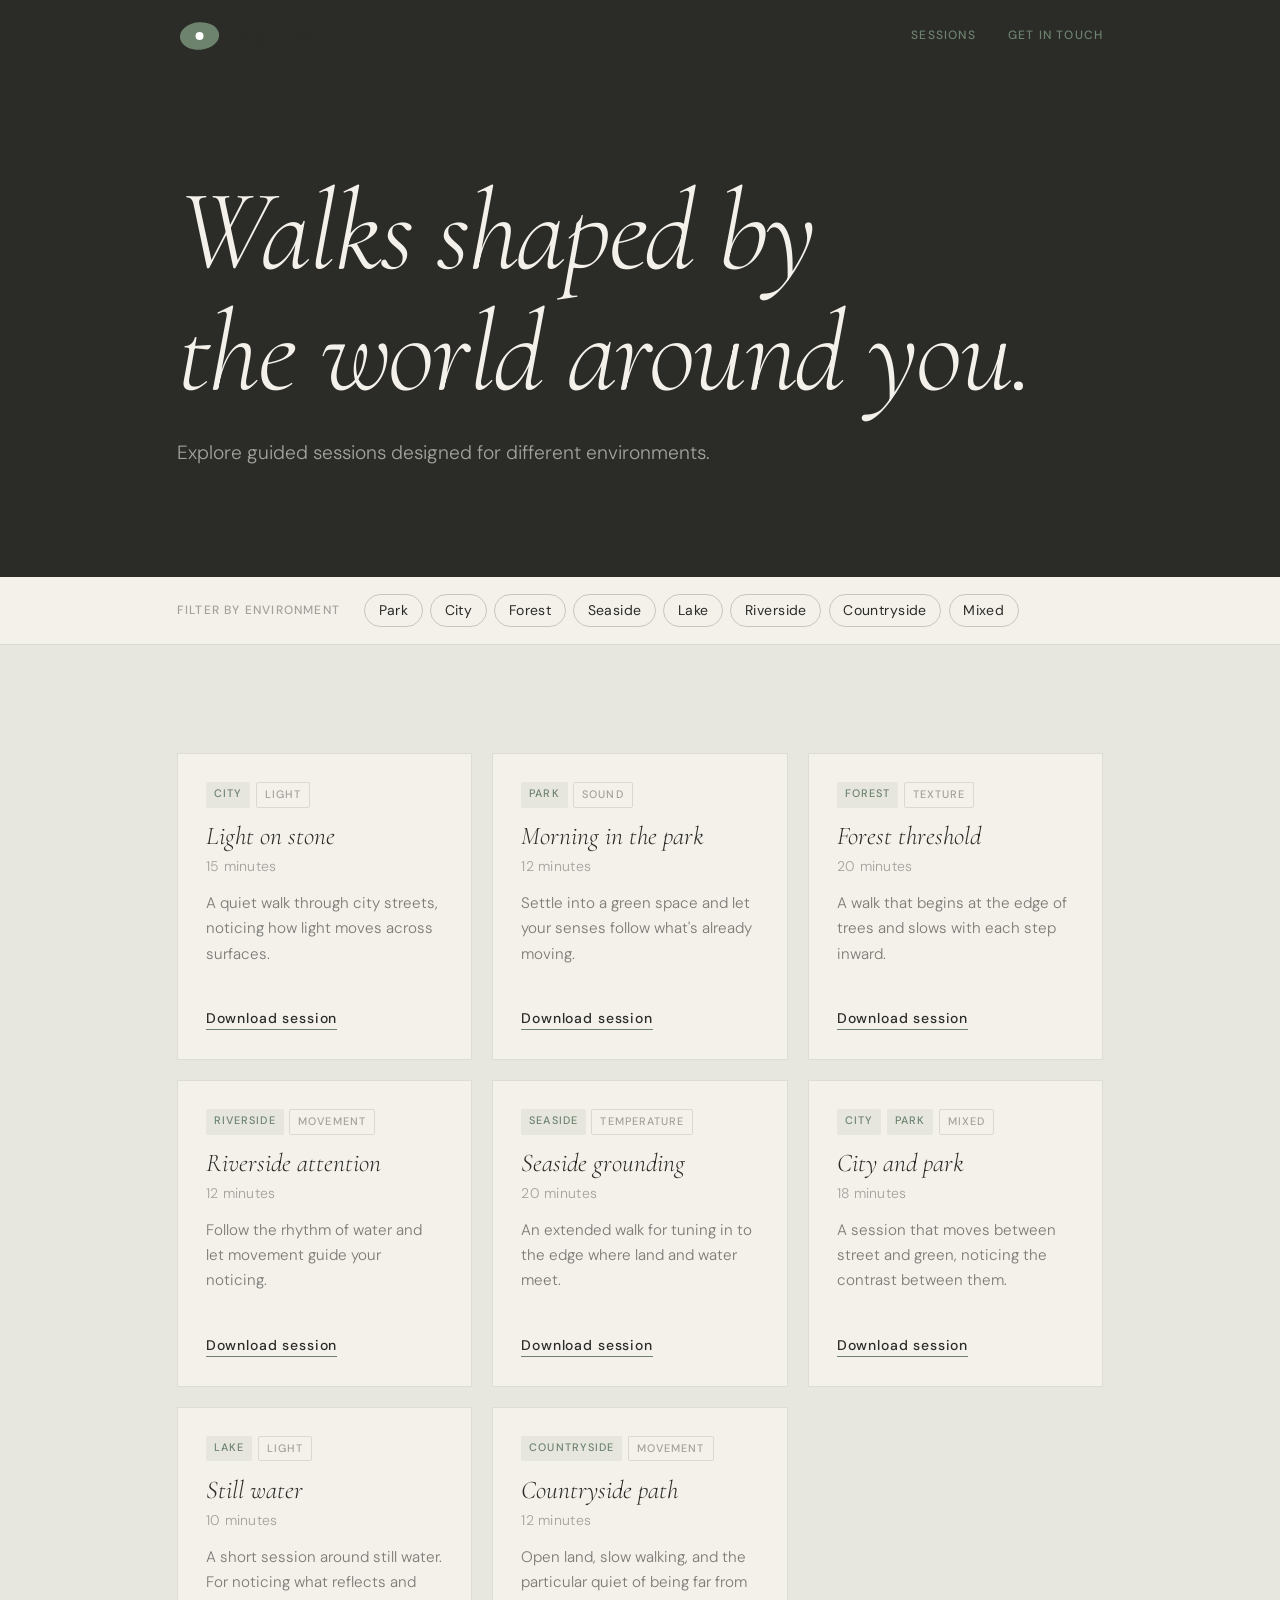
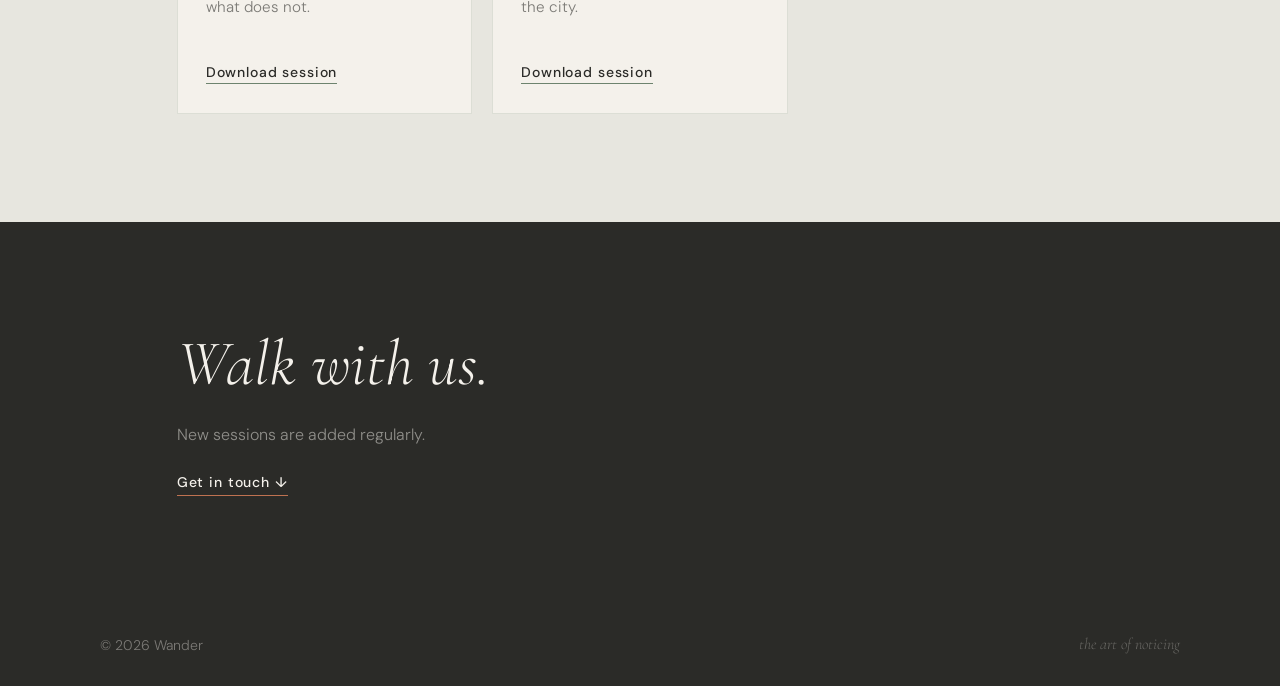
==== commit f03168a2: "fix nav link responsiveness" ====
--- a/sessions.html
+++ b/sessions.html
@@ -26,7 +26,7 @@
       </a>
       <div class="nav__links">
         <a href="sessions.html" class="nav__link nav__link--active" aria-current="page">Sessions</a>
-        <a href="index.html#contact" class="nav__cta">Get in touch</a>
+        <a href="index.html#contact" class="nav__link nav__link--active">Get in touch</a>
       </div>
     </div>
   </nav>
--- a/css/styles.css
+++ b/css/styles.css
@@ -241,6 +241,22 @@
   outline: none;
 }
 
+@media (max-width: 640px) {
+  .nav__inner {
+    flex-direction: column;
+    align-items: flex-start;
+    gap: 1rem;
+  }
+
+  .nav__links {
+    width: 100%;
+    flex-direction: column;
+    gap: 0.75rem;
+    padding-bottom: 0.5rem;
+    border-bottom: 1px solid rgba(109, 131, 110, 0.1);
+  }
+}
+
 /* 7. Hero
    ---------------------------------------------------------- */
 .hero {
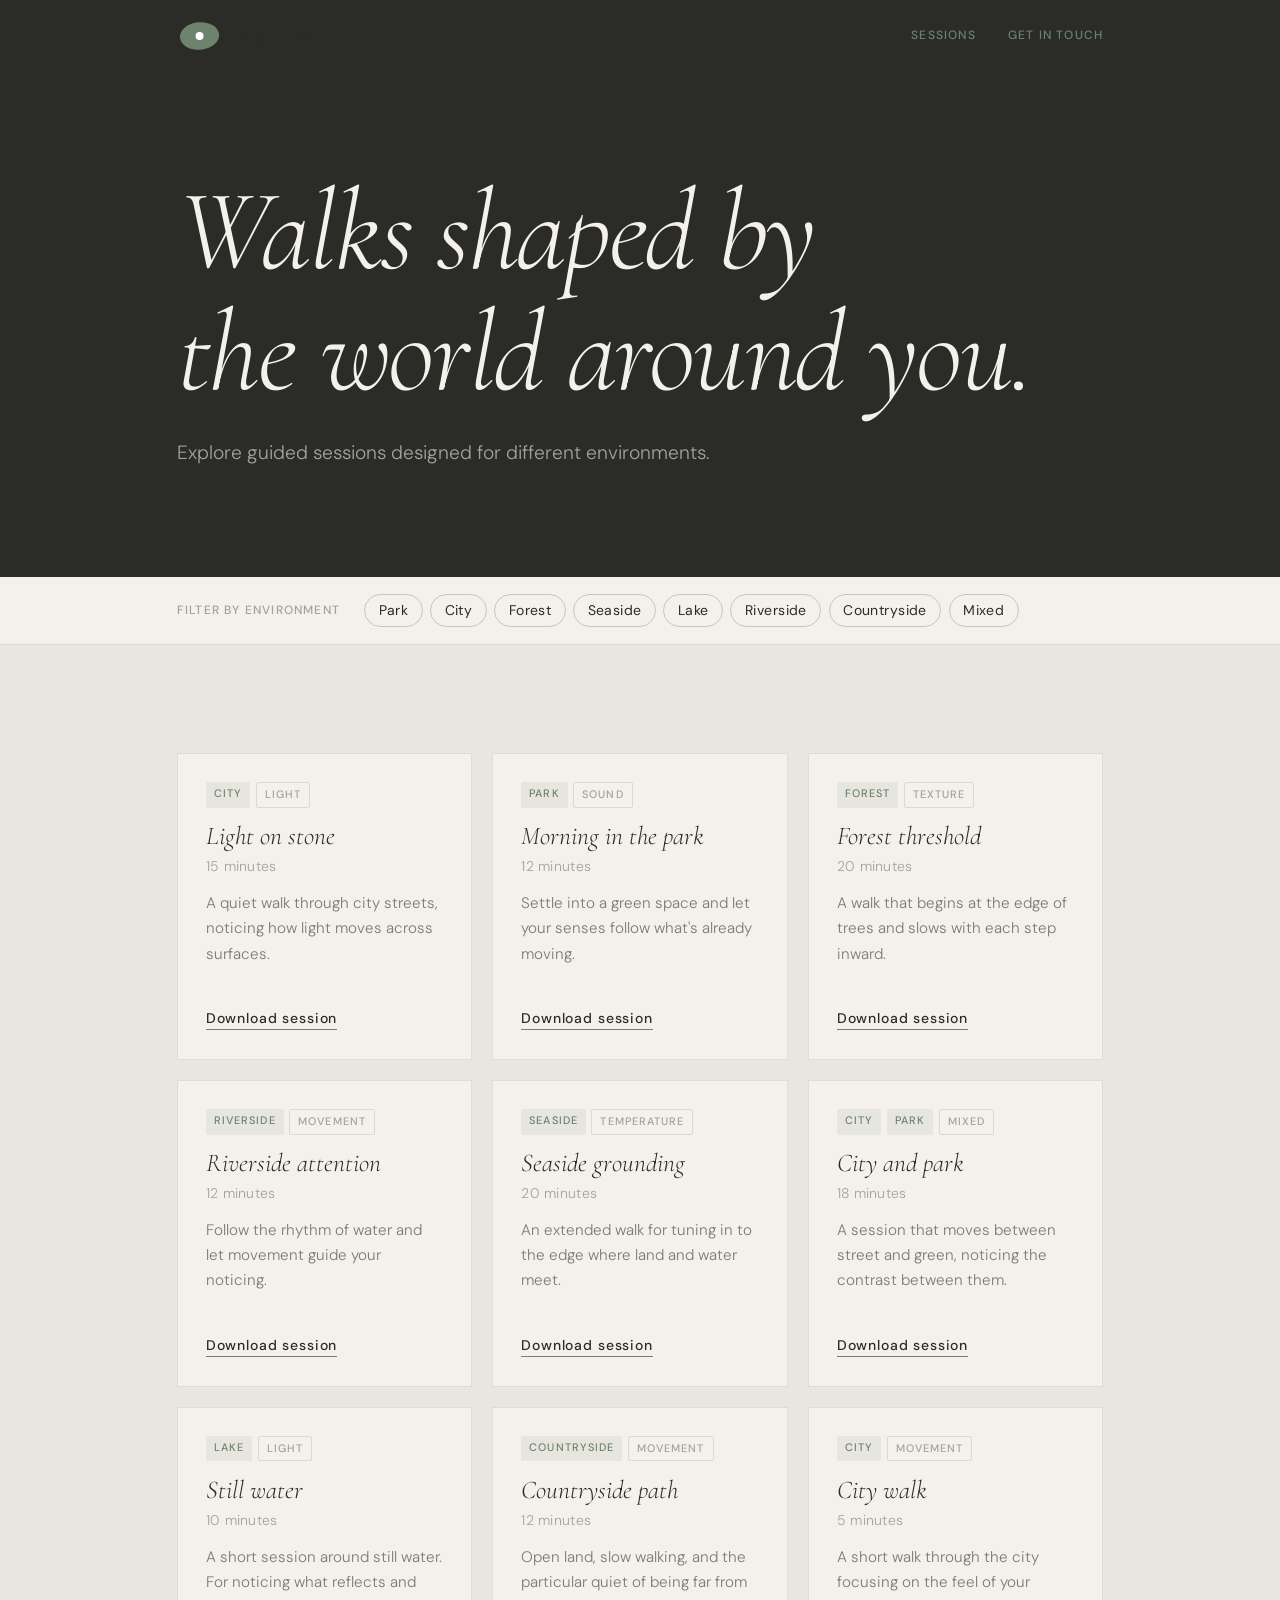
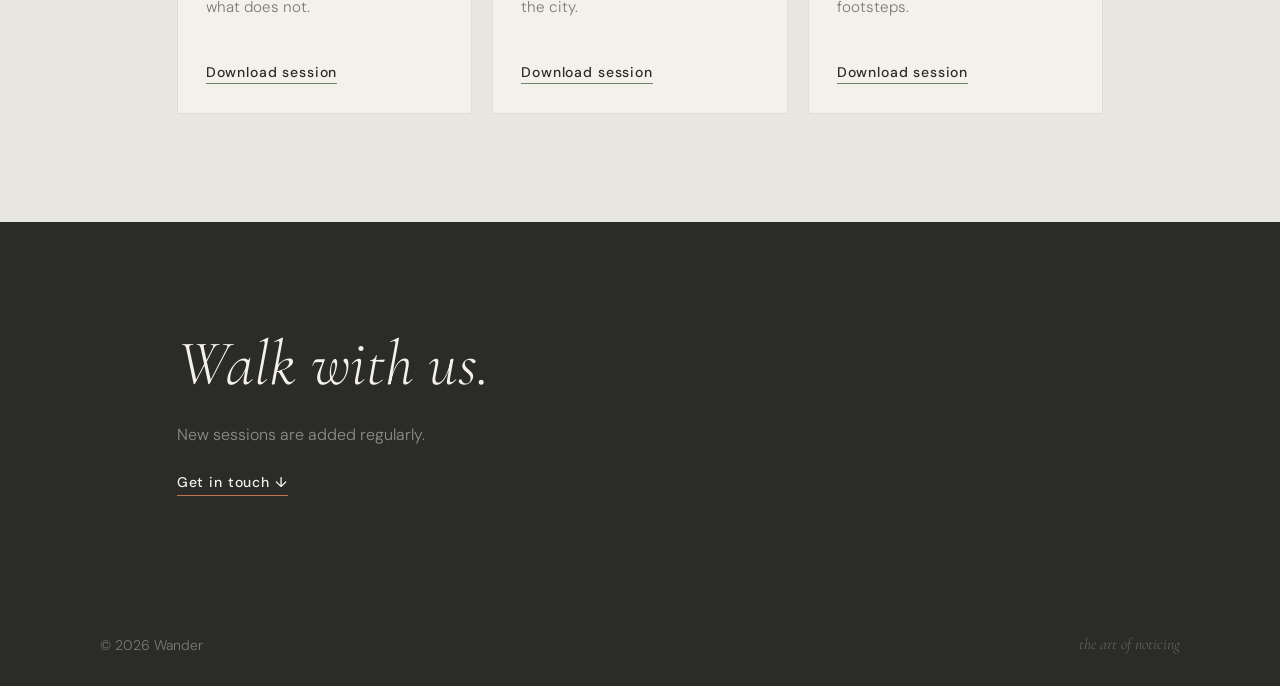
==== commit 9038db9f: "added 5-minute audio session: City walk" ====
--- a/sessions.html
+++ b/sessions.html
@@ -248,6 +248,29 @@
             </div>
           </article>
 
+          <article class="s-card" data-envs="city">
+            <div class="s-card__body">
+              <div class="s-card__tags">
+                <span class="s-tag">City</span>
+                <span class="s-tag s-tag--theme">Movement</span>
+              </div>
+              <h3 class="s-card__title">City walk</h3>
+              <p class="s-card__duration">5 minutes</p>
+              <p class="s-card__desc">A short walk through the city focusing on the feel of your footsteps.</p>
+            </div>
+            <div class="s-card__foot">
+              <button class="s-download"
+                data-title="City walk"
+                data-env="City"
+                data-duration="5 minutes"
+                data-desc="A short session for open urban landscapes. Let your steps lead you through the city."
+                data-notices="The air and smells surrounding you|The sound and rhythm of your footsteps"
+                data-session-file="https://drive.google.com/file/d/1gC-67n8mv2DjcZBiud86ejySaFQINsuF/view?usp=drive_link">
+                Download session
+              </button>
+            </div>
+          </article>
+
         </div>
       </div>
     </section>
--- a/css/styles.css
+++ b/css/styles.css
@@ -266,6 +266,7 @@
   align-items: center;
   position: relative;
   overflow: hidden;
+  gap: 2rem;
 }
 
 /* Grain texture overlay */
@@ -292,13 +293,14 @@
 .hero__content {
   position: relative;
   z-index: 1;
+  flex: 1;
   width: 100%;
   max-width: var(--max-w);
-  margin: 0 auto;
-  padding: calc(var(--pad-v) + 4rem) var(--pad-h) var(--pad-v);
-  display: flex;
-  flex-direction: column;
-  gap: 1.75rem;
+  margin-left: 6rem;
+  padding: calc(var(--pad-v) + 2rem) var(--pad-h) var(--pad-v);
+  display: flex;
+  flex-direction: column;
+  gap: 1.5rem;
   align-items: flex-start;
 }
 
@@ -338,6 +340,54 @@
 .hero__cta:focus-visible {
   color: var(--sage);
   outline: none;
+}
+
+.hero__product {
+  flex: 1;
+  display: flex;
+  justify-content: center;
+  align-items: flex-start;
+  margin-right: 6rem;
+  padding-top: calc(var(--h1));
+  opacity: 0;
+  animation: fadeIn 1s var(--ease) 0.6s forwards;
+}
+
+@keyframes fadeIn {
+  from {
+    opacity: 0;
+  }
+  to {
+    opacity: 1;
+  }
+}
+
+@media (max-width: 767px) {
+  .hero {
+    padding-top: 20%;
+    flex-direction: column;
+    gap: 0;
+  }
+
+  .hero__content {
+    margin-left: 0;
+    padding: var(--pad-v) var(--pad-h);
+    width: 100%;
+  }
+
+  .hero__sub {
+    max-width: 100%;
+  }
+
+  .hero__product {
+    width: 100%;
+    padding-top: 0;
+    display: flex;
+    margin-left: 20%;
+    justify-content: center;
+    align-items: center;
+    min-height: 300px;
+  }
 }
 
 /* 8. Problem
@@ -434,17 +484,7 @@
   display: flex;
   justify-content: center;
   align-items: center;
-}
-
-.pebble {
-  width: min(160px, 42vw);
-  height: auto;
-  filter: drop-shadow(0 12px 40px rgba(43, 43, 40, 0.12));
   transition: transform 0.6s var(--ease);
-}
-
-.pebble:hover {
-  transform: rotate(-4deg) scale(1.03);
 }
 
 @media (min-width: 768px) {
@@ -452,7 +492,6 @@
     grid-template-columns: 1fr 1fr;
     gap: 6rem;
   }
-  .pebble { width: 200px; }
 }
 
 /* 10. Video
@@ -542,7 +581,7 @@
 
 @media (min-width: 640px) {
   .hiw__steps {
-    grid-template-columns: repeat(3, 1fr);
+    grid-template-columns: repeat(2, 1fr);
     gap: 2.5rem;
   }
   .hiw__desc { max-width: 100%; }
